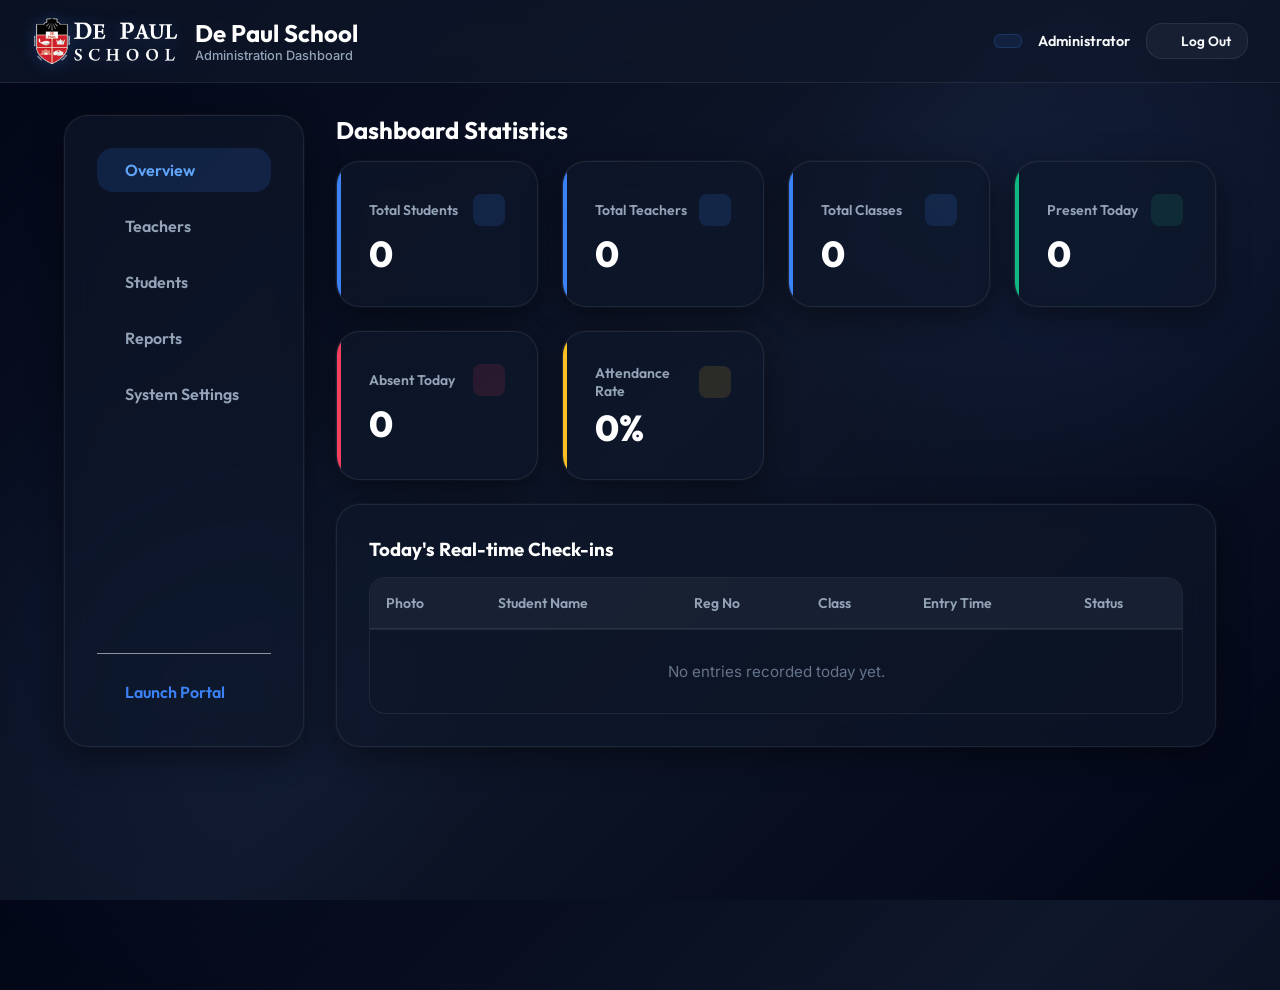
==== admin.html @ 052d1642 "Add files via upload" ====
<!DOCTYPE html>
<html lang="en">
<head>
  <meta charset="UTF-8">
  <meta name="viewport" content="width=device-width, initial-scale=1.0">
  <title>Admin Panel - Smart School Attendance System</title>
  
  <!-- CSS -->
  <link rel="stylesheet" href="css/styles.css">
  
  <!-- Lucide Icons -->
  <script src="https://unpkg.com/lucide@latest"></script>

  <!-- QRious JS (QR Code Generation) -->
  <script src="https://cdnjs.cloudflare.com/ajax/libs/qrious/4.0.2/qrious.min.js"></script>
</head>
<body>

  <!-- Brand Header -->
  <header class="brand-header">
    <div class="brand-info">
      <img src="depaul-school-logo.png" alt="De Paul School Logo" class="brand-logo">
      <div class="brand-title">
        <h1>De Paul School</h1>
        <p>Administration Dashboard</p>
      </div>
    </div>
    <div style="display: flex; align-items: center; gap: 1rem;">
      <div id="live-clock" style="font-family: monospace; font-size: 0.9rem; color: var(--primary); font-weight: 700; background: rgba(59, 130, 246, 0.1); padding: 0.4rem 0.8rem; border-radius: 6px; border: 1px solid rgba(59, 130, 246, 0.2); text-shadow: 0 0 10px rgba(59, 130, 246, 0.3);"></div>
      <span class="font-outfit" id="admin-user-name" style="font-weight: 600; color: var(--text-main); font-size: 0.9rem;">Administrator</span>
      <button class="btn btn-secondary" id="btn-admin-logout" style="padding: 0.5rem 1rem; font-size: 0.85rem; display: flex; align-items: center; gap: 0.25rem;">
        <i data-lucide="log-out" style="width: 14px; height: 14px;"></i> Log Out
      </button>
    </div>
  </header>

  <!-- Notification Toast Container -->
  <div class="toast-container" id="toast-container"></div>

  <!-- App Wrapper -->
  <main class="app-container">
    
    <div class="dashboard-layout">
      
      <!-- Sidebar Navigation -->
      <aside class="nav-aside glass-card">
        <a href="#" class="nav-link active" data-tab="tab-overview">
          <i data-lucide="layout-dashboard"></i> Overview
        </a>
        <a href="#" class="nav-link" data-tab="tab-teachers">
          <i data-lucide="users"></i> Teachers
        </a>
        <a href="#" class="nav-link" data-tab="tab-students">
          <i data-lucide="graduation-cap"></i> Students
        </a>
        <a href="#" class="nav-link" data-tab="tab-reports">
          <i data-lucide="clipboard-list"></i> Reports
        </a>
        <a href="#" class="nav-link" data-tab="tab-settings">
          <i data-lucide="settings"></i> System Settings
        </a>
        <div style="margin-top: auto; padding-top: 1rem; border-top: 1px solid rgba(226, 232, 240, 0.6); display: flex; flex-direction: column; gap: 0.5rem;">
          <a href="attendance.html" target="_blank" class="nav-link" style="color: var(--primary);">
            <i data-lucide="scan-line"></i> Launch Portal
          </a>
        </div>
      </aside>

      <!-- Main Panel Work Area -->
      <section class="dashboard-content">
        
        <!-- ==================== TAB: OVERVIEW ==================== -->
        <div class="dashboard-tab active" id="tab-overview">
          <h2 class="font-outfit mb-4">Dashboard Statistics</h2>
          
          <!-- Statistics Cards Row -->
          <div class="stats-grid mb-6">
            <div class="glass-card stat-card">
              <div class="stat-header">
                Total Students
                <div class="stat-icon-wrapper"><i data-lucide="graduation-cap" style="width: 16px; height: 16px;"></i></div>
              </div>
              <div class="stat-value" id="stat-total-students">0</div>
            </div>
            
            <div class="glass-card stat-card">
              <div class="stat-header">
                Total Teachers
                <div class="stat-icon-wrapper"><i data-lucide="users" style="width: 16px; height: 16px;"></i></div>
              </div>
              <div class="stat-value" id="stat-total-teachers">0</div>
            </div>

            <div class="glass-card stat-card">
              <div class="stat-header">
                Total Classes
                <div class="stat-icon-wrapper"><i data-lucide="book-open" style="width: 16px; height: 16px;"></i></div>
              </div>
              <div class="stat-value" id="stat-total-classes">0</div>
            </div>

            <div class="glass-card stat-card stat-success">
              <div class="stat-header">
                Present Today
                <div class="stat-icon-wrapper"><i data-lucide="check-circle" style="width: 16px; height: 16px;"></i></div>
              </div>
              <div class="stat-value" id="stat-present-today">0</div>
            </div>

            <div class="glass-card stat-card stat-danger">
              <div class="stat-header">
                Absent Today
                <div class="stat-icon-wrapper"><i data-lucide="x-circle" style="width: 16px; height: 16px;"></i></div>
              </div>
              <div class="stat-value" id="stat-absent-today">0</div>
            </div>

            <div class="glass-card stat-card stat-warning">
              <div class="stat-header">
                Attendance Rate
                <div class="stat-icon-wrapper"><i data-lucide="trending-up" style="width: 16px; height: 16px;"></i></div>
              </div>
              <div class="stat-value" id="stat-attendance-rate">0%</div>
            </div>
          </div>

          <!-- Real-Time Activity Log -->
          <div class="glass-card">
            <h3 class="font-outfit mb-4">Today's Real-time Check-ins</h3>
            <div class="table-container">
              <table class="custom-table">
                <thead>
                  <tr>
                    <th>Photo</th>
                    <th>Student Name</th>
                    <th>Reg No</th>
                    <th>Class</th>
                    <th>Entry Time</th>
                    <th>Status</th>
                  </tr>
                </thead>
                <tbody id="realtime-attendance-tbody">
                  <tr>
                    <td colspan="6" class="text-center" style="color: var(--text-light); padding: 2rem;">No entries recorded today yet.</td>
                  </tr>
                </tbody>
              </table>
            </div>
          </div>
        </div>

        <!-- ==================== TAB: TEACHERS ==================== -->
        <div class="dashboard-tab" id="tab-teachers" style="display: none;">
          <div class="controls-row mb-4">
            <h2 class="font-outfit">Manage Teacher Accounts</h2>
            <button class="btn btn-primary" id="btn-add-teacher">
              <i data-lucide="plus-circle" style="width: 18px; height: 18px;"></i> Create Teacher
            </button>
          </div>

          <div class="glass-card">
            <div class="table-container">
              <table class="custom-table">
                <thead>
                  <tr>
                    <th>Teacher Name</th>
                    <th>Email Address</th>
                    <th>Subject / Dept</th>
                    <th>Assigned Class</th>
                    <th>Assigned Section</th>
                    <th class="text-right">Actions</th>
                  </tr>
                </thead>
                <tbody id="teachers-list-tbody">
                  <tr>
                    <td colspan="5" class="text-center" style="color: var(--text-light); padding: 2rem;">Loading teachers...</td>
                  </tr>
                </tbody>
              </table>
            </div>
          </div>
        </div>

        <!-- ==================== TAB: STUDENTS ==================== -->
        <div class="dashboard-tab" id="tab-students" style="display: none;">
          <div class="controls-row mb-4">
            <h2 class="font-outfit">Student Directory</h2>
            
            <div style="display: flex; gap: 1rem; width: 100%; max-width: 600px; justify-content: flex-end; flex-wrap: wrap;">
              <div class="search-wrapper">
                <i data-lucide="search" class="search-icon" style="width: 18px; height: 18px;"></i>
                <input type="text" class="form-control search-input" id="student-search-input" placeholder="Search by name, Reg No, or class...">
              </div>
              <button class="btn btn-primary" id="btn-add-student">
                <i data-lucide="user-plus" style="width: 18px; height: 18px;"></i> Register Student
              </button>
            </div>
          </div>

          <div class="glass-card">
            <div class="table-container">
              <table class="custom-table">
                <thead>
                  <tr>
                    <th>Photo</th>
                    <th>Full Name</th>
                    <th>Reg No</th>
                    <th>Roll No</th>
                    <th>Class / Sec</th>
                    <th>Blood Group</th>
                    <th>Parent Contact</th>
                    <th class="text-right">Actions</th>
                  </tr>
                </thead>
                <tbody id="students-list-tbody">
                  <tr>
                    <td colspan="8" class="text-center" style="color: var(--text-light); padding: 2rem;">Loading student database...</td>
                  </tr>
                </tbody>
              </table>
            </div>
          </div>
        </div>

        <!-- ==================== TAB: REPORTS ==================== -->
        <div class="dashboard-tab" id="tab-reports" style="display: none;">
          <div class="controls-row mb-4">
            <h2 class="font-outfit">Export Attendance Reports</h2>
          </div>

          <div class="glass-card mb-6">
            <h3 class="font-outfit mb-4" style="font-size: 1.15rem;">Report Filter Parameters</h3>
            <div style="display: grid; grid-template-columns: repeat(auto-fit, minmax(180px, 1fr)); gap: 1rem; align-items: end;">
              <div class="form-group" style="margin-bottom: 0;">
                <label class="form-label">Report Date</label>
                <input type="date" class="form-control" id="report-date-filter">
              </div>
              <div class="form-group" style="margin-bottom: 0;">
                <label class="form-label">Class</label>
                <select class="form-control" id="report-class-filter">
                  <option value="">All Classes</option>
                </select>
              </div>
              <div class="form-group" style="margin-bottom: 0;">
                <label class="form-label">Section</label>
                <select class="form-control" id="report-section-filter">
                  <option value="">All Sections</option>
                </select>
              </div>
              <button class="btn btn-primary" id="btn-export-csv" style="height: 44px; display: flex; justify-content: center; gap: 0.5rem;">
                <i data-lucide="download" style="width: 18px; height: 18px;"></i> Export CSV Report
              </button>
            </div>
          </div>

          <div class="glass-card">
            <h3 class="font-outfit mb-4" id="reports-table-heading">Attendance Log</h3>
            <div class="table-container">
              <table class="custom-table">
                <thead>
                  <tr>
                    <th>Student Name</th>
                    <th>Reg No</th>
                    <th>Class</th>
                    <th>Section</th>
                    <th>Date</th>
                    <th>Entry Time</th>
                    <th>Status</th>
                  </tr>
                </thead>
                <tbody id="reports-tbody">
                  <tr>
                    <td colspan="7" class="text-center" style="color: var(--text-light); padding: 2rem;">Specify filters to generate logs.</td>
                  </tr>
                </tbody>
              </table>
            </div>
          </div>
        </div>

        <!-- ==================== TAB: SETTINGS ==================== -->
        <div class="dashboard-tab" id="tab-settings" style="display: none;">
          <h2 class="font-outfit mb-4">Global System Settings</h2>
          
          <div class="glass-card" style="max-width: 600px;">
            <form id="settings-form">
              <div class="form-group">
                <label class="form-label">School Name</label>
                <input type="text" class="form-control" id="settings-school-name" required>
              </div>
              


              <div class="form-group">
                <label class="form-label">Late-In Attendance Threshold Time (HH:MM)</label>
                <input type="time" class="form-control" id="settings-late-time" required>
                <p style="font-size: 0.75rem; color: var(--text-muted); margin-top: 0.25rem;">Any scans occurring after this time will automatically compile with a "Late" status flag instead of "Present".</p>
              </div>

              <div style="margin-top: 2rem;">
                <button type="submit" class="btn btn-primary" style="display: flex; gap: 0.5rem; width: 100%; justify-content: center;">
                  Save System Configurations <i data-lucide="check" style="width: 18px; height: 18px;"></i>
                </button>
              </div>
            </form>
          </div>
        </div>

      </section>

    </div>

  </main>

  <!-- ==================== MODAL: ADD/EDIT TEACHER ==================== -->
  <div class="modal-backdrop" id="modal-teacher">
    <div class="glass-card modal-container">
      <div class="modal-header">
        <h3 class="font-outfit" id="modal-teacher-title">Create Teacher Account</h3>
        <button class="modal-close" id="btn-close-teacher-modal"><i data-lucide="x"></i></button>
      </div>
      <form id="teacher-form">
        <input type="hidden" id="teacher-edit-id">
        
        <div class="form-row">
          <div class="form-group">
            <label class="form-label">Full Name</label>
            <input type="text" class="form-control" id="teacher-name-input" required placeholder="E.g. Mriganka Roy">
          </div>
          <div class="form-group">
            <label class="form-label">Teacher Photo URL</label>
            <input type="url" class="form-control" id="teacher-photo-input" placeholder="https://example.com/photo.jpg">
          </div>
        </div>
        
        <div class="form-group">
          <label class="form-label">Email Address</label>
          <input type="email" class="form-control" id="teacher-email-input" required placeholder="name@depaulschool.com">
        </div>

        <!-- Password element (hidden on edit) -->
        <div class="form-group" id="teacher-password-group">
          <label class="form-label">Login Password</label>
          <input type="password" class="form-control" id="teacher-password-input" placeholder="Min 6 characters">
        </div>

        <div class="form-row">
          <div class="form-group">
            <label class="form-label">Assigned Class</label>
            <input type="text" class="form-control" id="teacher-class-input" required placeholder="E.g. 12">
          </div>
          <div class="form-group">
            <label class="form-label">Assigned Section</label>
            <input type="text" class="form-control" id="teacher-section-input" required placeholder="E.g. P">
          </div>
        </div>

        <div class="form-row">
          <div class="form-group">
            <label class="form-label">Subject Taught</label>
            <input type="text" class="form-control" id="teacher-subject-input" required placeholder="E.g. Computer Science">
          </div>
          <div class="form-group">
            <label class="form-label">Department</label>
            <input type="text" class="form-control" id="teacher-dept-input" required placeholder="E.g. Science">
          </div>
        </div>

        <div class="form-group">
          <label class="form-label">4-Digit Security Attendance PIN</label>
          <input type="text" class="form-control" id="teacher-pin-input" pattern="[0-9]{4}" maxlength="4" placeholder="E.g. 1234">
          <p style="font-size: 0.7rem; color: var(--text-muted); margin-top: 0.25rem;">Numeric PIN used for scan check-ins. Leave blank during edit to keep current PIN.</p>
        </div>

        <div style="display: flex; justify-content: flex-end; gap: 1rem; margin-top: 1.5rem;">
          <button type="button" class="btn btn-secondary" id="btn-cancel-teacher-modal">Cancel</button>
          <button type="submit" class="btn btn-primary" id="btn-submit-teacher">Save Account</button>
        </div>
      </form>
    </div>
  </div>

  <!-- ==================== MODAL: ADD/EDIT STUDENT ==================== -->
  <div class="modal-backdrop" id="modal-student">
    <div class="glass-card modal-container" style="max-width: 650px;">
      <div class="modal-header">
        <h3 class="font-outfit" id="modal-student-title">Register Student</h3>
        <button class="modal-close" id="btn-close-student-modal"><i data-lucide="x"></i></button>
      </div>
      <form id="student-form">
        <input type="hidden" id="student-edit-id">
        
        <!-- Registration number (auto-populated or editing) -->
        <div class="form-group" id="student-reg-num-group" style="display: none;">
          <label class="form-label">Registration Number</label>
          <input type="text" class="form-control" id="student-reg-input" readonly>
        </div>

        <div class="form-row">
          <div class="form-group">
            <label class="form-label">Student Photo URL</label>
            <input type="url" class="form-control" id="student-photo-input" placeholder="https://example.com/photo.jpg">
            <p style="font-size: 0.7rem; color: var(--text-muted); margin-top: 0.25rem;">Enter the direct URL link of the student's image.</p>
          </div>
          <div class="form-group">
            <label class="form-label">Full Name</label>
            <input type="text" class="form-control" id="student-name-input" required placeholder="Student Name">
          </div>
        </div>

        <div class="form-row">
          <div class="form-group">
            <label class="form-label">Class</label>
            <input type="text" class="form-control" id="student-class-input" required placeholder="E.g. 12">
          </div>
          <div class="form-group">
            <label class="form-label">Section</label>
            <input type="text" class="form-control" id="student-section-input" required placeholder="E.g. P">
          </div>
        </div>

        <div class="form-row">
          <div class="form-group">
            <label class="form-label">Roll Number</label>
            <input type="text" class="form-control" id="student-roll-input" required placeholder="E.g. 45">
          </div>
          <div class="form-group">
            <label class="form-label">Blood Group</label>
            <select class="form-control" id="student-blood-input">
              <option value="">Choose Blood Group</option>
              <option value="A+">A+</option>
              <option value="A-">A-</option>
              <option value="B+">B+</option>
              <option value="B-">B-</option>
              <option value="O+">O+</option>
              <option value="O-">O-</option>
              <option value="AB+">AB+</option>
              <option value="AB-">AB-</option>
            </select>
          </div>
        </div>

        <hr style="border: 0; border-top: 1px solid rgba(226, 232, 240, 0.8); margin: 1rem 0;">
        <h4 class="font-outfit mb-3" style="font-size: 0.95rem; color: var(--primary);">Parent / Guardian Contact Information</h4>

        <div class="form-row">
          <div class="form-group">
            <label class="form-label">Parent / Guardian Name</label>
            <input type="text" class="form-control" id="student-parent-name" required placeholder="Guardian's Name">
          </div>
          <div class="form-group">
            <label class="form-label">Parent Phone Number</label>
            <input type="tel" class="form-control" id="student-parent-phone" required placeholder="E.g. +91 98765 43210">
          </div>
        </div>



        <hr style="border: 0; border-top: 1px solid rgba(226, 232, 240, 0.8); margin: 1rem 0;">
        <h4 class="font-outfit mb-3" style="font-size: 0.95rem; color: var(--primary);">Security Verification Settings</h4>

        <div class="form-row">
          <div class="form-group">
            <label class="form-label">4-Digit Security Attendance PIN</label>
            <input type="text" class="form-control" id="student-pin-input" required pattern="[0-9]{4}" maxlength="4" placeholder="E.g. 1234">
            <p style="font-size: 0.7rem; color: var(--text-muted); margin-top: 0.25rem;">Numeric PIN used during scanners checks. Hashed locally before saving.</p>
          </div>
          <div class="form-group">
            <label class="form-label">Student Web Password (Optional)</label>
            <input type="password" class="form-control" id="student-password-input" placeholder="Default Password">
          </div>
        </div>

        <div style="display: flex; justify-content: flex-end; gap: 1rem; margin-top: 1.5rem;">
          <button type="button" class="btn btn-secondary" id="btn-cancel-student-modal">Cancel</button>
          <button type="submit" class="btn btn-primary" id="btn-submit-student">Register Student</button>
        </div>
      </form>
    </div>
  </div>

  <!-- ==================== MODAL: STUDENT ID CARD VIEW ==================== -->
  <div class="modal-backdrop" id="modal-id-card">
    <div class="glass-card modal-container" style="max-width: 730px; padding: 2rem;">
      <div class="modal-header" style="margin-bottom: 1rem; padding-bottom: 0.5rem;">
        <h3 class="font-outfit" style="font-size: 1.25rem;">Student ID Card (Front & Back)</h3>
        <button class="modal-close" id="btn-close-id-card-modal"><i data-lucide="x"></i></button>
      </div>

      <div class="id-card-preview-container">
        
        <!-- Live ID Card Render Area -->
        <div style="display: flex; gap: 1.5rem; flex-wrap: wrap; justify-content: center; width: 100%;" id="id-cards-container">
          
          <!-- FRONT SIDE -->
          <div class="id-card-element" id="id-card-front">
            <div class="id-card-header">
              <img src="depaul-school-logo.png" alt="DPS Logo" onerror="this.src='https://images.unsplash.com/photo-1546410531-bb4caa6b424d?w=50&auto=format&fit=crop'">
              <div class="id-card-school-info">
                <h2>De Paul School</h2>
                <p>Stewardship & Excellence</p>
              </div>
            </div>

            <div class="id-card-body">
              <img src="" alt="Student Photo" class="id-card-photo" id="id-card-photo-img">
              <div class="id-card-name" id="id-card-name-txt">-</div>
              <div class="id-card-role-badge">STUDENT</div>
              
              <div class="id-card-details-grid">
                <div class="id-card-field">
                  <span id="card-label-1">Reg No</span>
                  <strong id="id-card-reg-txt">-</strong>
                </div>
                <div class="id-card-field">
                  <span id="card-label-2">Roll No</span>
                  <strong id="id-card-roll-txt">-</strong>
                </div>
                <div class="id-card-field">
                  <span id="card-label-3">Class / Sec</span>
                  <strong id="id-card-class-txt">-</strong>
                </div>
                <div class="id-card-field">
                  <span id="card-label-4">Blood Grp</span>
                  <strong id="id-card-blood-txt">-</strong>
                </div>
              </div>

              <!-- Canvas QR code placement -->
              <div class="id-card-qr-section">
                <canvas id="id-card-qr-canvas" style="width: 100% !important; height: 100% !important;"></canvas>
              </div>

              <div class="id-card-footer">
                If found, return to school office. Tel: <span id="id-card-phone-txt">-</span>
              </div>
            </div>
          </div>

          <!-- BACK SIDE -->
          <div class="id-card-element" id="id-card-back" style="background: linear-gradient(135deg, #1e3a8a 0%, #1e1b4b 100%); color: #ffffff; border-color: rgba(255,255,255,0.15);">
            <div style="padding: 1.5rem; display: flex; flex-direction: column; justify-content: space-between; height: 100%; text-align: center;">
              
              <div style="display: flex; flex-direction: column; align-items: center; gap: 0.5rem; margin-top: 0.5rem;">
                <img src="depaul-school-logo.png" alt="DPS Logo" style="height: 50px; filter: drop-shadow(0 2px 8px rgba(255,255,255,0.2));">
                <h2 class="font-outfit" style="color: #ffffff; font-size: 1.25rem; letter-spacing: 0.5px;">DE PAUL SCHOOL</h2>
                <p style="font-size: 0.65rem; color: #93c5fd; font-weight: 500; text-transform: uppercase; letter-spacing: 1px;">Kolkata, West Bengal, India</p>
              </div>
              
              <div style="border-top: 1px dashed rgba(255, 255, 255, 0.2); border-bottom: 1px dashed rgba(255, 255, 255, 0.2); padding: 1.5rem 0; text-align: left; font-size: 0.72rem; line-height: 1.6; color: #e2e8f0; margin: 1rem 0;">
                <strong style="color: #fbbf24; display: block; margin-bottom: 0.5rem; font-family: 'Outfit'; font-size: 0.8rem; letter-spacing: 0.5px;">RULES & INSTRUCTIONS:</strong>
                <ul style="padding-left: 1.1rem; margin: 0; display: flex; flex-direction: column; gap: 0.4rem; list-style-type: disc;">
                  <li>This card is non-transferable and remains the sole property of De Paul School.</li>
                  <li>In case of loss or damage, immediately notify the school administrator.</li>
                  <li>A standard replacement fee applies for generating a duplicate card.</li>
                  <li>Students must wear this card at all times while inside the school premises.</li>
                </ul>
              </div>
              
              <div style="font-size: 0.68rem; color: #94a3b8; line-height: 1.4; margin-bottom: 0.5rem;">
                <strong>Emergency Helpline:</strong> +91 9038778498<br>
                <strong>Official Web:</strong> www.depaulschoolkolkata.org
              </div>
              
            </div>
          </div>

        </div>

        <!-- Utility download/print buttons -->
        <div style="display: flex; gap: 1rem; width: 100%; margin-top: 1.5rem; flex-wrap: wrap;">
          <button class="btn btn-secondary" id="btn-print-id-card" style="flex: 1; min-width: 150px; gap: 0.25rem;">
            <i data-lucide="printer" style="width: 16px; height: 16px;"></i> Print Card
          </button>
          <button class="btn btn-primary" id="btn-download-front" style="flex: 1; min-width: 150px; gap: 0.25rem;">
            <i data-lucide="download" style="width: 16px; height: 16px;"></i> Download Front
          </button>
          <button class="btn btn-primary" id="btn-download-back" style="flex: 1; min-width: 150px; gap: 0.25rem;">
            <i data-lucide="download" style="width: 16px; height: 16px;"></i> Download Back
          </button>
        </div>
      </div>
    </div>
  </div>
      </div>
    </div>
  </div>

  <!-- Loading Mask Overlay -->
  <div class="loader-overlay" id="admin-loader">
    <div class="spinner"></div>
    <p class="font-outfit" style="color: var(--primary); font-weight: 600; margin-top: 1rem;" id="admin-loader-text">Loading admin panels...</p>
  </div>

  <!-- HTML2Canvas (for ID Card download) -->
  <script src="https://cdnjs.cloudflare.com/ajax/libs/html2canvas/1.4.1/html2canvas.min.js"></script>

  <!-- Admin logic -->
  <script type="module" src="js/admin.js"></script>
</body>
</html>
---- css/styles.css ----
/* css/styles.css */

/* --- Dark Theme Design System & CSS Variables --- */
@import url('https://fonts.googleapis.com/css2?family=Inter:wght@300;400;500;600;700&family=Outfit:wght@300;400;500;600;700;800&display=swap');

:root {
  /* Colors */
  --primary: #3b82f6;
  --primary-hover: #2563eb;
  --primary-light: rgba(59, 130, 246, 0.15);
  --accent: #60a5fa;
  --success: #10b981;
  --success-light: rgba(16, 185, 129, 0.12);
  --danger: #f43f5e;
  --danger-light: rgba(244, 63, 94, 0.12);
  --warning: #fbbf24;
  --warning-light: rgba(251, 191, 36, 0.12);
  
  /* Text */
  --text-main: #f8fafc;
  --text-muted: #94a3b8;
  --text-light: #64748b;
  
  /* Dark Glassmorphism Variables */
  --bg-gradient: linear-gradient(135deg, #020617 0%, #0f172a 50%, #020617 100%);
  --glass-bg: rgba(15, 23, 42, 0.65);
  --glass-bg-hover: rgba(30, 41, 59, 0.75);
  --glass-border: rgba(255, 255, 255, 0.08);
  --glass-shadow: 0 8px 32px 0 rgba(0, 0, 0, 0.45), 0 0 1px 1px rgba(255, 255, 255, 0.04);
  --glass-shadow-lg: 0 16px 48px 0 rgba(0, 0, 0, 0.6), 0 0 2px 2px rgba(59, 130, 246, 0.15);
  
  /* Layout */
  --radius-sm: 8px;
  --radius-md: 16px;
  --radius-lg: 24px;
  --radius-xl: 32px;
  
  --transition: all 0.3s cubic-bezier(0.4, 0, 0.2, 1);
}

/* --- Base Resets & Global Styles --- */
* {
  box-sizing: border-box;
  margin: 0;
  padding: 0;
}

body {
  font-family: 'Inter', sans-serif;
  color: var(--text-main);
  background: var(--bg-gradient);
  min-height: 100vh;
  display: flex;
  flex-direction: column;
  overflow-x: hidden;
  position: relative;
}

body::before {
  content: '';
  position: absolute;
  top: -10%;
  right: -10%;
  width: 50vw;
  height: 50vw;
  background: radial-gradient(circle, rgba(59, 130, 246, 0.08) 0%, rgba(255, 255, 255, 0) 70%);
  z-index: -1;
  pointer-events: none;
}

body::after {
  content: '';
  position: absolute;
  bottom: -10%;
  left: -10%;
  width: 50vw;
  height: 50vw;
  background: radial-gradient(circle, rgba(59, 130, 246, 0.06) 0%, rgba(255, 255, 255, 0) 70%);
  z-index: -1;
  pointer-events: none;
}

h1, h2, h3, h4, h5, h6 {
  font-family: 'Outfit', sans-serif;
  font-weight: 700;
  color: #ffffff;
}

/* --- Utility Typography --- */
.text-center { text-align: center; }
.text-right { text-align: right; }
.mt-1 { margin-top: 0.25rem; }
.mt-2 { margin-top: 0.5rem; }
.mt-4 { margin-top: 1rem; }
.mb-2 { margin-bottom: 0.5rem; }
.mb-4 { margin-bottom: 1rem; }
.mb-6 { margin-bottom: 1.5rem; }
.font-outfit { font-family: 'Outfit', sans-serif; }

/* --- Scrollbar Customization --- */
::-webkit-scrollbar {
  width: 8px;
  height: 8px;
}
::-webkit-scrollbar-track {
  background: rgba(0, 0, 0, 0.3);
}
::-webkit-scrollbar-thumb {
  background: rgba(59, 130, 246, 0.3);
  border-radius: var(--radius-sm);
}
::-webkit-scrollbar-thumb:hover {
  background: rgba(59, 130, 246, 0.5);
}

/* --- Glassmorphism Card CSS --- */
.glass-card {
  background: var(--glass-bg);
  backdrop-filter: blur(16px);
  -webkit-backdrop-filter: blur(16px);
  border: 1px solid var(--glass-border);
  border-radius: var(--radius-lg);
  box-shadow: var(--glass-shadow);
  padding: 2rem;
  transition: var(--transition);
}

.glass-card.hover-scale:hover {
  transform: translateY(-5px);
  box-shadow: var(--glass-shadow-lg);
  background: var(--glass-bg-hover);
  border-color: rgba(59, 130, 246, 0.25);
}

/* --- Interactive Elements & Forms --- */
.form-group {
  margin-bottom: 1.25rem;
  display: flex;
  flex-direction: column;
}

.form-label {
  font-family: 'Outfit', sans-serif;
  font-size: 0.875rem;
  font-weight: 600;
  color: var(--text-muted);
  margin-bottom: 0.5rem;
}

.form-control {
  font-family: 'Inter', sans-serif;
  font-size: 0.95rem;
  padding: 0.75rem 1rem;
  border-radius: var(--radius-md);
  border: 1px solid rgba(255, 255, 255, 0.1);
  background: rgba(15, 23, 42, 0.6);
  color: #ffffff;
  outline: none;
  transition: var(--transition);
}

.form-control:focus {
  border-color: var(--primary);
  background: rgba(15, 23, 42, 0.85);
  box-shadow: 0 0 12px rgba(59, 130, 246, 0.25);
}

/* Remove arrow select dropdown indicators in browsers */
select.form-control {
  appearance: none;
  -webkit-appearance: none;
  background-image: url("data:image/svg+xml;charset=UTF-8,%3Csvg xmlns='http://www.w3.org/2000/svg' width='24' height='24' viewBox='0 0 24 24' fill='none' stroke='%2394a3b8' stroke-width='2' stroke-linecap='round' stroke-linejoin='round'%3E%3Cpolyline points='6 9 12 15 18 9'%3E%3C/polyline%3E%3C/svg%3E");
  background-repeat: no-repeat;
  background-position: right 1rem center;
  background-size: 1.25rem;
  padding-right: 2.5rem;
}

.form-row {
  display: grid;
  grid-template-columns: 1fr 1fr;
  gap: 1rem;
}

@media (max-width: 640px) {
  .form-row {
    grid-template-columns: 1fr;
  }
}

/* --- Buttons --- */
.btn {
  display: inline-flex;
  align-items: center;
  justify-content: center;
  font-family: 'Outfit', sans-serif;
  font-weight: 600;
  font-size: 0.95rem;
  padding: 0.75rem 1.5rem;
  border-radius: var(--radius-md);
  border: none;
  cursor: pointer;
  transition: var(--transition);
  gap: 0.5rem;
}

.btn-primary {
  background: var(--primary);
  color: #ffffff;
  box-shadow: 0 4px 14px 0 rgba(59, 130, 246, 0.3);
}

.btn-primary:hover {
  background: var(--primary-hover);
  transform: translateY(-2px);
  box-shadow: 0 6px 20px 0 rgba(59, 130, 246, 0.45);
}

.btn-secondary {
  background: rgba(30, 41, 59, 0.6);
  color: var(--text-main);
  border: 1px solid rgba(255, 255, 255, 0.08);
}

.btn-secondary:hover {
  background: rgba(30, 41, 59, 0.85);
  color: var(--accent);
  border-color: rgba(59, 130, 246, 0.3);
  transform: translateY(-2px);
}

.btn-danger {
  background: var(--danger);
  color: #ffffff;
  box-shadow: 0 4px 14px 0 rgba(244, 63, 94, 0.3);
}

.btn-danger:hover {
  background: #e11d48;
  transform: translateY(-2px);
}

.btn-icon {
  padding: 0.5rem;
  border-radius: 50%;
  aspect-ratio: 1;
}

/* --- Main Layout Wrapper --- */
.app-container {
  max-width: 1200px;
  width: 90%;
  margin: 2rem auto;
  flex: 1;
  display: flex;
  flex-direction: column;
  gap: 2rem;
  animation: fadeIn 0.5s ease-out;
}

/* --- Header & School Brand Bar --- */
.brand-header {
  display: flex;
  align-items: center;
  justify-content: space-between;
  padding: 1rem 2rem;
  background: rgba(15, 23, 42, 0.7);
  backdrop-filter: blur(12px);
  border-bottom: 1px solid var(--glass-border);
  position: sticky;
  top: 0;
  z-index: 100;
}

.brand-info {
  display: flex;
  align-items: center;
  gap: 1rem;
}

.brand-logo {
  height: 50px;
  width: auto;
  object-fit: contain;
  filter: drop-shadow(0 2px 8px rgba(59, 130, 246, 0.25));
}

.brand-title h1 {
  font-size: 1.5rem;
  line-height: 1.2;
}

.brand-title p {
  font-size: 0.8rem;
  color: var(--text-muted);
  font-weight: 500;
}

/* --- Dashboard Statistics Cards --- */
.stats-grid {
  display: grid;
  grid-template-columns: repeat(auto-fit, minmax(180px, 1fr));
  gap: 1.5rem;
}

.stat-card {
  display: flex;
  flex-direction: column;
  gap: 0.5rem;
  position: relative;
  overflow: hidden;
}

.stat-card::after {
  content: '';
  position: absolute;
  top: 0;
  left: 0;
  width: 4px;
  height: 100%;
  background: var(--primary);
}

.stat-card.stat-success::after { background: var(--success); }
.stat-card.stat-danger::after { background: var(--danger); }
.stat-card.stat-warning::after { background: var(--warning); }

.stat-header {
  display: flex;
  align-items: center;
  justify-content: space-between;
  color: var(--text-muted);
  font-size: 0.875rem;
  font-weight: 600;
  font-family: 'Outfit', sans-serif;
}

.stat-value {
  font-family: 'Outfit', sans-serif;
  font-size: 2.25rem;
  font-weight: 800;
  color: #ffffff;
  line-height: 1.1;
}

.stat-icon-wrapper {
  display: flex;
  padding: 0.5rem;
  border-radius: var(--radius-sm);
  background: var(--primary-light);
  color: var(--primary);
}

.stat-success .stat-icon-wrapper {
  background: var(--success-light);
  color: var(--success);
}
.stat-danger .stat-icon-wrapper {
  background: var(--danger-light);
  color: var(--danger);
}
.stat-warning .stat-icon-wrapper {
  background: var(--warning-light);
  color: var(--warning);
}

/* --- Tables & Data Presentation --- */
.table-container {
  overflow-x: auto;
  border-radius: var(--radius-md);
  border: 1px solid var(--glass-border);
  background: rgba(15, 23, 42, 0.3);
}

.custom-table {
  width: 100%;
  border-collapse: collapse;
  text-align: left;
}

.custom-table th {
  background: rgba(30, 41, 59, 0.6);
  padding: 1rem;
  font-family: 'Outfit', sans-serif;
  font-weight: 600;
  font-size: 0.875rem;
  color: var(--text-muted);
  border-bottom: 2px solid var(--glass-border);
}

.custom-table td {
  padding: 1rem;
  border-bottom: 1px solid var(--glass-border);
  font-size: 0.95rem;
  vertical-align: middle;
}

.custom-table tr:last-child td {
  border-bottom: none;
}

.custom-table tr:hover td {
  background: rgba(255, 255, 255, 0.03);
}

/* Student/Teacher Mini-profile in list */
.profile-cell {
  display: flex;
  align-items: center;
  gap: 0.75rem;
}

.profile-avatar {
  width: 40px;
  height: 40px;
  border-radius: 50%;
  object-fit: cover;
  border: 2px solid rgba(255, 255, 255, 0.1);
  box-shadow: 0 2px 8px rgba(0, 0, 0, 0.2);
  background: var(--primary-light);
}

/* --- Badges & Statuses --- */
.badge {
  display: inline-flex;
  align-items: center;
  padding: 0.25rem 0.75rem;
  border-radius: 9999px;
  font-size: 0.75rem;
  font-weight: 600;
  text-transform: capitalize;
}

.badge-present {
  background: var(--success-light);
  color: var(--success);
}

.badge-absent {
  background: var(--danger-light);
  color: var(--danger);
}

.badge-late {
  background: var(--warning-light);
  color: var(--warning);
}

/* --- Dialog Modals --- */
.modal-backdrop {
  position: fixed;
  top: 0;
  left: 0;
  width: 100vw;
  height: 100vh;
  background: rgba(2, 6, 17, 0.75);
  backdrop-filter: blur(8px);
  z-index: 1000;
  display: flex;
  align-items: center;
  justify-content: center;
  opacity: 0;
  pointer-events: none;
  transition: opacity 0.3s ease;
}

.modal-backdrop.active {
  opacity: 1;
  pointer-events: all;
}

.modal-container {
  width: 90%;
  max-width: 550px;
  max-height: 90vh;
  overflow-y: auto;
  transform: scale(0.95);
  transition: transform 0.3s cubic-bezier(0.4, 0, 0.2, 1);
  border-color: rgba(255,255,255,0.12);
  box-shadow: 0 24px 64px rgba(0,0,0,0.8);
}

.modal-backdrop.active .modal-container {
  transform: scale(1);
}

.modal-header {
  display: flex;
  align-items: center;
  justify-content: space-between;
  margin-bottom: 1.5rem;
  border-bottom: 1px solid var(--glass-border);
  padding-bottom: 1rem;
}

.modal-close {
  background: none;
  border: none;
  cursor: pointer;
  color: var(--text-muted);
  transition: var(--transition);
}

.modal-close:hover {
  color: var(--danger);
}

/* --- Attendance Scanner & Portal CSS --- */
.portal-layout {
  display: grid;
  grid-template-columns: 1.2fr 0.8fr;
  gap: 2rem;
  align-items: stretch;
}

@media (max-width: 768px) {
  .portal-layout {
    grid-template-columns: 1fr;
  }
}

.scanner-viewport {
  position: relative;
  aspect-ratio: 4/3;
  width: 100%;
  background: #000;
  border-radius: var(--radius-md);
  overflow: hidden;
  box-shadow: inset 0 0 30px rgba(0,0,0,0.9);
  border: 1px solid rgba(255,255,255,0.05);
}

#reader {
  width: 100%;
  height: 100%;
}

#reader video {
  object-fit: cover;
  width: 100% !important;
  height: 100% !important;
}

.scanner-overlay {
  position: absolute;
  top: 0;
  left: 0;
  width: 100%;
  height: 100%;
  pointer-events: none;
  display: flex;
  align-items: center;
  justify-content: center;
  z-index: 10;
}

.scanner-laser {
  position: absolute;
  width: 80%;
  height: 3px;
  background: linear-gradient(90deg, rgba(59, 130, 246, 0) 0%, #3b82f6 50%, rgba(59, 130, 246, 0) 100%);
  box-shadow: 0 0 12px 3px #3b82f6;
  animation: scanLaser 2s infinite ease-in-out;
  display: none;
}

.scanner-viewport.scanning .scanner-laser {
  display: block;
}

.scanner-box {
  width: 250px;
  height: 250px;
  border: 2px solid rgba(59, 130, 246, 0.4);
  position: relative;
  box-shadow: 0 0 0 1000px rgba(2, 6, 17, 0.7);
  border-radius: var(--radius-sm);
}

/* Scanning Corners */
.scanner-box::before, .scanner-box::after {
  content: '';
  position: absolute;
  width: 25px;
  height: 25px;
  border-color: #3b82f6;
  border-style: solid;
}
.scanner-box::before {
  top: -2px; left: -2px;
  border-width: 4px 0 0 4px;
}
.scanner-box::after {
  bottom: -2px; right: -2px;
  border-width: 0 4px 4px 0;
}

/* Pin Keypad Component */
.pin-panel {
  display: flex;
  flex-direction: column;
  justify-content: space-between;
}

.pin-display-wrapper {
  margin: 1.5rem 0;
}

.pin-dots {
  display: flex;
  justify-content: center;
  gap: 1.5rem;
}

.pin-dot {
  width: 18px;
  height: 18px;
  border-radius: 50%;
  border: 2px solid var(--text-muted);
  transition: var(--transition);
}

.pin-dot.filled {
  background: var(--primary);
  border-color: var(--primary);
  transform: scale(1.15);
  box-shadow: 0 0 10px rgba(59, 130, 246, 0.6);
}

.pin-keypad {
  display: grid;
  grid-template-columns: repeat(3, 1fr);
  gap: 1rem;
  max-width: 320px;
  margin: 0 auto;
  width: 100%;
}

.keypad-btn {
  background: rgba(30, 41, 59, 0.4);
  border: 1px solid var(--glass-border);
  font-family: 'Outfit', sans-serif;
  font-size: 1.5rem;
  font-weight: 600;
  padding: 1.25rem 0;
  border-radius: 50%;
  cursor: pointer;
  aspect-ratio: 1;
  display: flex;
  align-items: center;
  justify-content: center;
  color: #ffffff;
  transition: var(--transition);
  box-shadow: var(--glass-shadow);
}

.keypad-btn:hover {
  background: rgba(59, 130, 246, 0.2);
  border-color: var(--primary);
  transform: scale(1.05);
  box-shadow: 0 0 15px rgba(59, 130, 246, 0.3);
}

.keypad-btn:active {
  transform: scale(0.95);
}

.keypad-btn.action-btn {
  font-size: 1rem;
  background: rgba(255, 255, 255, 0.05);
  border-radius: var(--radius-md);
  aspect-ratio: auto;
}

.keypad-btn.action-btn.cancel-btn {
  color: var(--danger);
}
.keypad-btn.action-btn.cancel-btn:hover {
  background: var(--danger-light);
  border-color: rgba(244, 63, 94, 0.3);
}

.keypad-btn.action-btn.submit-btn {
  color: var(--success);
}
.keypad-btn.action-btn.submit-btn:hover {
  background: var(--success-light);
  border-color: rgba(16, 185, 129, 0.3);
}

/* Success Animation Tick */
.success-checkmark {
  width: 80px;
  height: 80px;
  margin: 0 auto;
}

.checkmark-circle {
  stroke-dasharray: 166;
  stroke-dashoffset: 166;
  stroke-width: 2;
  stroke-miterlimit: 10;
  stroke: var(--success);
  fill: none;
  animation: stroke 0.6s cubic-bezier(0.65, 0, 0.45, 1) forwards;
}

.checkmark-check {
  transform-origin: 50% 50%;
  stroke-dasharray: 48;
  stroke-dashoffset: 48;
  stroke-width: 3;
  stroke: var(--success);
  fill: none;
  animation: stroke 0.3s cubic-bezier(0.65, 0, 0.45, 1) 0.8s forwards;
}

/* --- Search & Controls Row --- */
.controls-row {
  display: flex;
  align-items: center;
  justify-content: space-between;
  gap: 1rem;
  flex-wrap: wrap;
}

.search-wrapper {
  position: relative;
  max-width: 350px;
  width: 100%;
}

.search-input {
  width: 100%;
  padding-left: 2.75rem;
}

.search-icon {
  position: absolute;
  left: 1rem;
  top: 50%;
  transform: translateY(-50%);
  color: var(--text-muted);
  pointer-events: none;
}

.filter-wrapper {
  display: flex;
  align-items: center;
  gap: 0.75rem;
}

/* --- Unified Toast & Loading Overlays --- */
.toast-container {
  position: fixed;
  bottom: 2rem;
  right: 2rem;
  display: flex;
  flex-direction: column;
  gap: 0.75rem;
  z-index: 1100;
  pointer-events: none;
}

.toast {
  padding: 1rem 1.5rem;
  border-radius: var(--radius-md);
  background: #1e293b;
  box-shadow: 0 12px 32px rgba(0, 0, 0, 0.5);
  border-left: 5px solid var(--primary);
  display: flex;
  align-items: center;
  gap: 0.75rem;
  pointer-events: all;
  min-width: 280px;
  animation: slideIn 0.3s cubic-bezier(0.4, 0, 0.2, 1) forwards;
  color: #ffffff;
  border-top: 1px solid rgba(255,255,255,0.05);
}

.toast-success { border-left-color: var(--success); }
.toast-danger { border-left-color: var(--danger); }
.toast-warning { border-left-color: var(--warning); }

.toast-title {
  font-family: 'Outfit', sans-serif;
  font-weight: 600;
  font-size: 0.9rem;
}

.toast-message {
  font-size: 0.8rem;
  color: var(--text-muted);
}

.loader-overlay {
  position: fixed;
  top: 0;
  left: 0;
  width: 100vw;
  height: 100vh;
  background: rgba(2, 6, 17, 0.75);
  backdrop-filter: blur(4px);
  display: flex;
  align-items: center;
  justify-content: center;
  flex-direction: column;
  gap: 1rem;
  z-index: 1200;
  opacity: 0;
  pointer-events: none;
  transition: opacity 0.3s ease;
}

.loader-overlay.active {
  opacity: 1;
  pointer-events: all;
}

.spinner {
  width: 50px;
  height: 50px;
  border: 4px solid rgba(59, 130, 246, 0.2);
  border-top-color: var(--primary);
  border-radius: 50%;
  animation: spin 1s linear infinite;
}

/* --- Student ID Card Generator --- */
.id-card-preview-container {
  display: flex;
  flex-direction: column;
  align-items: center;
  gap: 1.5rem;
}

.id-card-element {
  width: 325px;
  height: 480px;
  background: #ffffff;
  border-radius: var(--radius-md);
  border: 1px solid #e2e8f0;
  box-shadow: 0 10px 25px rgba(0,0,0,0.3);
  display: flex;
  flex-direction: column;
  position: relative;
  overflow: hidden;
  font-family: 'Inter', sans-serif;
  color: #1e293b;
}

/* Professional school themed card header */
.id-card-header {
  background: linear-gradient(135deg, #1e3a8a 0%, #3b82f6 100%);
  color: #ffffff;
  padding: 1rem 0.75rem;
  display: flex;
  align-items: center;
  gap: 0.5rem;
  border-bottom: 4px solid var(--warning);
}

.id-card-header img {
  height: 36px;
  width: auto;
}

.id-card-school-info h2 {
  font-size: 0.9rem;
  color: #ffffff;
  line-height: 1.2;
}

.id-card-school-info p {
  font-size: 0.6rem;
  color: rgba(255, 255, 255, 0.8);
  font-weight: 500;
}

.id-card-body {
  flex: 1;
  padding: 1rem;
  display: flex;
  flex-direction: column;
  align-items: center;
  justify-content: space-between;
  text-align: center;
}

.id-card-photo {
  width: 100px;
  height: 100px;
  border-radius: 12px;
  object-fit: cover;
  border: 3px solid #f1f5f9;
  box-shadow: 0 4px 10px rgba(0,0,0,0.1);
  background: var(--primary-light);
  margin-bottom: 0.5rem;
}

.id-card-name {
  font-family: 'Outfit', sans-serif;
  font-size: 1.15rem;
  font-weight: 700;
  color: #0f172a;
}

.id-card-role-badge {
  background: var(--primary-light);
  color: var(--primary);
  font-size: 0.75rem;
  font-weight: 700;
  padding: 0.2rem 0.75rem;
  border-radius: 9999px;
  margin-bottom: 0.5rem;
  letter-spacing: 0.5px;
}

.id-card-details-grid {
  display: grid;
  grid-template-columns: repeat(2, 1fr);
  gap: 0.4rem 0.8rem;
  width: 100%;
  text-align: left;
  font-size: 0.75rem;
  margin: 0.5rem 0;
  background: #f8fafc;
  padding: 0.5rem;
  border-radius: var(--radius-sm);
  border: 1px solid #f1f5f9;
}

.id-card-field span {
  font-weight: 700;
  color: #64748b;
  display: block;
  font-size: 0.65rem;
  text-transform: uppercase;
}

.id-card-field strong {
  color: #0f172a;
  font-size: 0.75rem;
}

.id-card-qr-section {
  display: flex;
  justify-content: center;
  align-items: center;
  width: 70px;
  height: 70px;
}

.id-card-footer {
  border-top: 1px dashed #e2e8f0;
  padding: 0.5rem;
  font-size: 0.6rem;
  color: #64748b;
  width: 100%;
}

/* Printing ID Cards */
@media print {
  body * {
    visibility: hidden;
  }
  #id-cards-container, #id-cards-container * {
    visibility: visible;
  }
  #id-cards-container {
    position: absolute;
    left: 0;
    top: 0;
    display: flex !important;
    flex-direction: row !important;
    gap: 20px !important;
  }
  .id-card-element {
    box-shadow: none;
    border: 1px solid #cbd5e1;
    page-break-inside: avoid;
  }
}

/* --- Keyframe Animations --- */
@keyframes scanLaser {
  0%, 100% { top: 10%; }
  50% { top: 90%; }
}

@keyframes spin {
  to { transform: rotate(360deg); }
}

@keyframes fadeIn {
  from { opacity: 0; transform: translateY(10px); }
  to { opacity: 1; transform: translateY(0); }
}

@keyframes slideIn {
  from { transform: translateX(120%); opacity: 0; }
  to { transform: translateX(0); opacity: 1; }
}

@keyframes stroke {
  100% { stroke-dashoffset: 0; }
}

/* Navigation layout responsive tweaks */
.dashboard-layout {
  display: grid;
  grid-template-columns: 240px 1fr;
  gap: 2rem;
}

@media (max-width: 992px) {
  .dashboard-layout {
    grid-template-columns: 1fr;
  }
}

.nav-aside {
  display: flex;
  flex-direction: column;
  gap: 0.75rem;
}

.nav-link {
  display: flex;
  align-items: center;
  gap: 0.75rem;
  padding: 0.75rem 1rem;
  border-radius: var(--radius-md);
  color: var(--text-muted);
  text-decoration: none;
  font-family: 'Outfit', sans-serif;
  font-weight: 600;
  transition: var(--transition);
}

.nav-link:hover, .nav-link.active {
  background: rgba(59, 130, 246, 0.15);
  color: var(--accent);
}

.dashboard-content {
  display: flex;
  flex-direction: column;
  gap: 2rem;
}
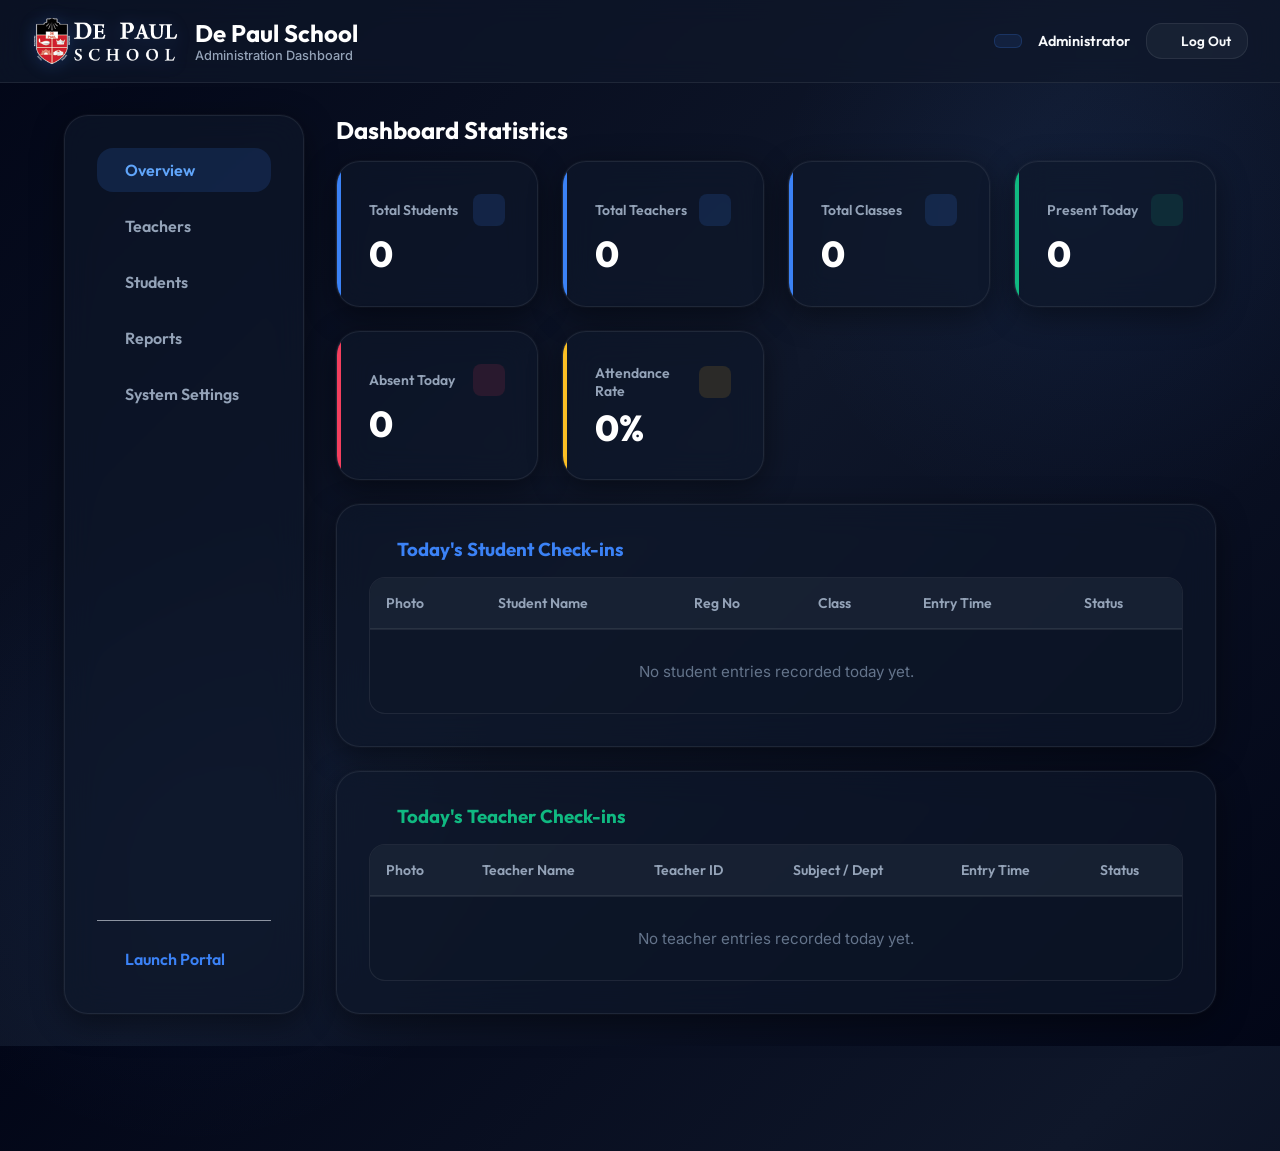
==== commit e8d1b20f: "Enhance real-time activity log with student/teacher sections Added separate sections for student and" ====
--- a/admin.html
+++ b/admin.html
@@ -124,27 +124,58 @@
             </div>
           </div>
 
-          <!-- Real-Time Activity Log -->
-          <div class="glass-card">
-            <h3 class="font-outfit mb-4">Today's Real-time Check-ins</h3>
-            <div class="table-container">
-              <table class="custom-table">
-                <thead>
-                  <tr>
-                    <th>Photo</th>
-                    <th>Student Name</th>
-                    <th>Reg No</th>
-                    <th>Class</th>
-                    <th>Entry Time</th>
-                    <th>Status</th>
-                  </tr>
-                </thead>
-                <tbody id="realtime-attendance-tbody">
-                  <tr>
-                    <td colspan="6" class="text-center" style="color: var(--text-light); padding: 2rem;">No entries recorded today yet.</td>
-                  </tr>
-                </tbody>
-              </table>
+          <!-- Real-Time Activity Log: Split Students & Teachers -->
+          <div style="display: grid; grid-template-columns: 1fr; gap: 1.5rem; margin-top: 1.5rem;">
+            <!-- Student Check-ins -->
+            <div class="glass-card">
+              <h3 class="font-outfit mb-4" style="color: var(--primary); display: flex; align-items: center; gap: 0.5rem;">
+                <i data-lucide="graduation-cap" style="width: 20px; height: 20px;"></i> Today's Student Check-ins
+              </h3>
+              <div class="table-container">
+                <table class="custom-table">
+                  <thead>
+                    <tr>
+                      <th>Photo</th>
+                      <th>Student Name</th>
+                      <th>Reg No</th>
+                      <th>Class</th>
+                      <th>Entry Time</th>
+                      <th>Status</th>
+                    </tr>
+                  </thead>
+                  <tbody id="realtime-student-tbody">
+                    <tr>
+                      <td colspan="6" class="text-center" style="color: var(--text-light); padding: 2rem;">No student entries recorded today yet.</td>
+                    </tr>
+                  </tbody>
+                </table>
+              </div>
+            </div>
+
+            <!-- Teacher Check-ins -->
+            <div class="glass-card">
+              <h3 class="font-outfit mb-4" style="color: #10b981; display: flex; align-items: center; gap: 0.5rem;">
+                <i data-lucide="contact" style="width: 20px; height: 20px;"></i> Today's Teacher Check-ins
+              </h3>
+              <div class="table-container">
+                <table class="custom-table">
+                  <thead>
+                    <tr>
+                      <th>Photo</th>
+                      <th>Teacher Name</th>
+                      <th>Teacher ID</th>
+                      <th>Subject / Dept</th>
+                      <th>Entry Time</th>
+                      <th>Status</th>
+                    </tr>
+                  </thead>
+                  <tbody id="realtime-teacher-tbody">
+                    <tr>
+                      <td colspan="6" class="text-center" style="color: var(--text-light); padding: 2rem;">No teacher entries recorded today yet.</td>
+                    </tr>
+                  </tbody>
+                </table>
+              </div>
             </div>
           </div>
         </div>
@@ -236,6 +267,14 @@
                 <input type="date" class="form-control" id="report-date-filter">
               </div>
               <div class="form-group" style="margin-bottom: 0;">
+                <label class="form-label">User Role</label>
+                <select class="form-control" id="report-role-filter">
+                  <option value="">All (Students & Teachers)</option>
+                  <option value="student">Students Only</option>
+                  <option value="teacher">Teachers Only</option>
+                </select>
+              </div>
+              <div class="form-group" style="margin-bottom: 0;">
                 <label class="form-label">Class</label>
                 <select class="form-control" id="report-class-filter">
                   <option value="">All Classes</option>
@@ -259,8 +298,9 @@
               <table class="custom-table">
                 <thead>
                   <tr>
-                    <th>Student Name</th>
-                    <th>Reg No</th>
+                    <th>Full Name</th>
+                    <th>ID Number</th>
+                    <th>Role</th>
                     <th>Class</th>
                     <th>Section</th>
                     <th>Date</th>
@@ -270,7 +310,7 @@
                 </thead>
                 <tbody id="reports-tbody">
                   <tr>
-                    <td colspan="7" class="text-center" style="color: var(--text-light); padding: 2rem;">Specify filters to generate logs.</td>
+                    <td colspan="8" class="text-center" style="color: var(--text-light); padding: 2rem;">Specify filters to generate logs.</td>
                   </tr>
                 </tbody>
               </table>
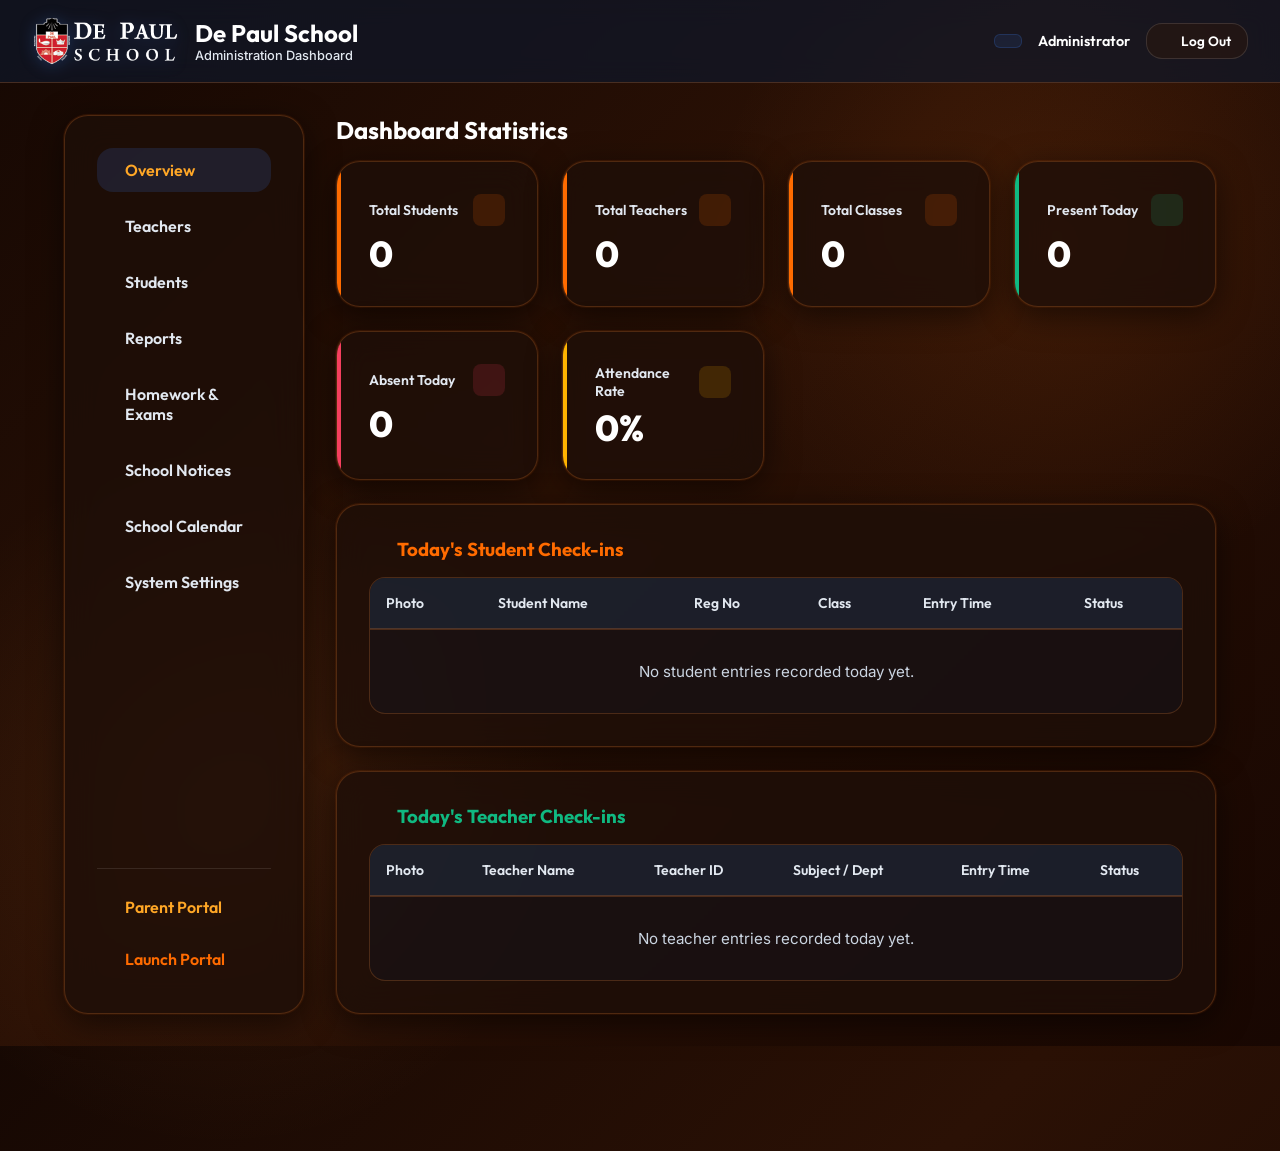
==== commit ca5fad52: "Enhance admin panel with new sections and styles Added new navigation links for Homework & Exams, Sc" ====
--- a/admin.html
+++ b/admin.html
@@ -56,10 +56,22 @@
         <a href="#" class="nav-link" data-tab="tab-reports">
           <i data-lucide="clipboard-list"></i> Reports
         </a>
+        <a href="#" class="nav-link" data-tab="tab-admin-academic">
+          <i data-lucide="book-open"></i> Homework & Exams
+        </a>
+        <a href="#" class="nav-link" data-tab="tab-admin-notices">
+          <i data-lucide="bell"></i> School Notices
+        </a>
+        <a href="#" class="nav-link" data-tab="tab-admin-calendar">
+          <i data-lucide="calendar-days"></i> School Calendar
+        </a>
         <a href="#" class="nav-link" data-tab="tab-settings">
           <i data-lucide="settings"></i> System Settings
         </a>
-        <div style="margin-top: auto; padding-top: 1rem; border-top: 1px solid rgba(226, 232, 240, 0.6); display: flex; flex-direction: column; gap: 0.5rem;">
+        <div style="margin-top: auto; padding-top: 1rem; border-top: 1px solid rgba(255, 255, 255, 0.1); display: flex; flex-direction: column; gap: 0.5rem;">
+          <a href="parent.html" target="_blank" class="nav-link" style="color: var(--accent);">
+            <i data-lucide="heart-handshake"></i> Parent Portal
+          </a>
           <a href="attendance.html" target="_blank" class="nav-link" style="color: var(--primary);">
             <i data-lucide="scan-line"></i> Launch Portal
           </a>
@@ -346,6 +358,299 @@
           </div>
         </div>
 
+        <!-- ==================== TAB: ADMIN ACADEMIC (HOMEWORK & EXAMS) ==================== -->
+        <div class="dashboard-tab" id="tab-admin-academic" style="display: none;">
+          <h2 class="font-outfit mb-4">School Academic Management</h2>
+
+          <div style="display: grid; grid-template-columns: 1fr 1fr; gap: 1.5rem;" class="mb-6">
+            
+            <!-- Post Homework Form -->
+            <div class="glass-card">
+              <h3 class="font-outfit mb-3" style="color: var(--primary);">Post Class Homework</h3>
+              <form id="form-admin-post-hw">
+                <div class="form-row mb-2">
+                  <div class="form-group">
+                    <label class="form-label">Target Class</label>
+                    <select class="form-control" id="admin-hw-class-select" required>
+                      <option value="All">All Classes</option>
+                    </select>
+                  </div>
+                  <div class="form-group">
+                    <label class="form-label">Subject</label>
+                    <input type="text" class="form-control" id="admin-hw-subject" placeholder="e.g. Mathematics" required>
+                  </div>
+                </div>
+                <div class="form-row mb-2">
+                  <div class="form-group">
+                    <label class="form-label">Homework Title</label>
+                    <input type="text" class="form-control" id="admin-hw-title" placeholder="e.g. Worksheet #2" required>
+                  </div>
+                  <div class="form-group">
+                    <label class="form-label">Due Date</label>
+                    <input type="date" class="form-control" id="admin-hw-duedate" required>
+                  </div>
+                </div>
+                <div class="form-group">
+                  <label class="form-label">Description & Instructions</label>
+                  <textarea class="form-control" id="admin-hw-desc" rows="3" placeholder="Enter assignment details..." required></textarea>
+                </div>
+                <button type="submit" class="btn btn-primary" style="width: 100%; margin-top: 0.5rem;">
+                  <i data-lucide="plus-circle" style="width: 18px; height: 18px;"></i> Publish Homework
+                </button>
+              </form>
+            </div>
+
+            <!-- Post Exam Timetable Form -->
+            <div class="glass-card">
+              <h3 class="font-outfit mb-3" style="color: var(--accent);">Publish Exam Timetable</h3>
+              <form id="form-admin-post-exam">
+                <div class="form-row mb-2">
+                  <div class="form-group">
+                    <label class="form-label">Target Class</label>
+                    <select class="form-control" id="admin-exam-class-select" required>
+                      <option value="All">All Classes</option>
+                    </select>
+                  </div>
+                  <div class="form-group">
+                    <label class="form-label">Exam Title</label>
+                    <input type="text" class="form-control" id="admin-exam-name" placeholder="e.g. Final Assessment 2026" required>
+                  </div>
+                </div>
+                <div class="form-row mb-2">
+                  <div class="form-group">
+                    <label class="form-label">Subject</label>
+                    <input type="text" class="form-control" id="admin-exam-subject" placeholder="e.g. Science" required>
+                  </div>
+                  <div class="form-group">
+                    <label class="form-label">Exam Date</label>
+                    <input type="date" class="form-control" id="admin-exam-date" required>
+                  </div>
+                </div>
+                <div class="form-row mb-2">
+                  <div class="form-group">
+                    <label class="form-label">Time Slot</label>
+                    <input type="text" class="form-control" id="admin-exam-time" placeholder="09:00 AM - 11:30 AM" required>
+                  </div>
+                  <div class="form-group">
+                    <label class="form-label">Room No</label>
+                    <input type="text" class="form-control" id="admin-exam-room" placeholder="Auditorium" required>
+                  </div>
+                </div>
+                <div class="form-row mb-2">
+                  <div class="form-group">
+                    <label class="form-label">Syllabus / Portion</label>
+                    <input type="text" class="form-control" id="admin-exam-syllabus" placeholder="Complete Term 1 & 2" required>
+                  </div>
+                  <div class="form-group">
+                    <label class="form-label">Total Marks</label>
+                    <input type="number" class="form-control" id="admin-exam-marks" value="100" required>
+                  </div>
+                </div>
+                <button type="submit" class="btn btn-secondary" style="width: 100%; margin-top: 0.5rem; border-color: rgba(249, 115, 22, 0.4); color: var(--accent);">
+                  <i data-lucide="calendar-plus" style="width: 18px; height: 18px;"></i> Broadcast Exam Schedule
+                </button>
+              </form>
+            </div>
+
+          </div>
+
+          <!-- All Homework Table -->
+          <div class="glass-card mb-6">
+            <h3 class="font-outfit mb-4">Published Homework Assignments</h3>
+            <div class="table-container">
+              <table class="custom-table">
+                <thead>
+                  <tr>
+                    <th>Class</th>
+                    <th>Subject</th>
+                    <th>Title</th>
+                    <th>Due Date</th>
+                    <th>Posted By</th>
+                    <th>Instructions</th>
+                    <th>Action</th>
+                  </tr>
+                </thead>
+                <tbody id="admin-hw-tbody">
+                  <tr>
+                    <td colspan="7" class="text-center" style="color: var(--text-light); padding: 2rem;">Loading published homework...</td>
+                  </tr>
+                </tbody>
+              </table>
+            </div>
+          </div>
+
+          <!-- All Exam Timetables Table -->
+          <div class="glass-card">
+            <h3 class="font-outfit mb-4">Published Examination Timetables</h3>
+            <div class="table-container">
+              <table class="custom-table">
+                <thead>
+                  <tr>
+                    <th>Class</th>
+                    <th>Exam Name</th>
+                    <th>Subject</th>
+                    <th>Date</th>
+                    <th>Time Slot</th>
+                    <th>Room</th>
+                    <th>Syllabus</th>
+                    <th>Marks</th>
+                    <th>Action</th>
+                  </tr>
+                </thead>
+                <tbody id="admin-exam-tbody">
+                  <tr>
+                    <td colspan="9" class="text-center" style="color: var(--text-light); padding: 2rem;">Loading exam timetables...</td>
+                  </tr>
+                </tbody>
+              </table>
+            </div>
+          </div>
+        </div>
+
+        <!-- ==================== TAB: ADMIN NOTICES ==================== -->
+        <div class="dashboard-tab" id="tab-admin-notices" style="display: none;">
+          <h2 class="font-outfit mb-4">School Notices & Broadcast Announcements</h2>
+
+          <!-- Notice Form -->
+          <div class="glass-card mb-6" style="max-width: 700px;">
+            <h3 class="font-outfit mb-3" style="color: var(--primary);">Broadcast School Notice</h3>
+            <form id="form-admin-post-notice">
+              <div class="form-row mb-2">
+                <div class="form-group">
+                  <label class="form-label">Target Audience Class</label>
+                  <select class="form-control" id="admin-notice-class-select" required>
+                    <option value="All">All School Classes</option>
+                  </select>
+                </div>
+                <div class="form-group">
+                  <label class="form-label">Notice Category</label>
+                  <select class="form-control" id="admin-notice-category">
+                    <option value="School Circular">School Circular</option>
+                    <option value="Event Announcement">Event Announcement</option>
+                    <option value="Holiday Notice">Holiday Notice</option>
+                    <option value="Exam Routine">Exam Routine</option>
+                    <option value="Urgent Notice">Urgent Notice</option>
+                  </select>
+                </div>
+              </div>
+
+              <div class="form-group mb-2">
+                <label class="form-label">Notice Title</label>
+                <input type="text" class="form-control" id="admin-notice-title" placeholder="e.g. Annual Sports Day Schedule & Instructions" required>
+              </div>
+
+              <div class="form-group mb-3">
+                <label class="form-label">Notice Content</label>
+                <textarea class="form-control" id="admin-notice-content" rows="4" placeholder="Type official notice message for parents and students..." required></textarea>
+              </div>
+
+              <button type="submit" class="btn btn-primary" style="width: 100%;">
+                <i data-lucide="send" style="width: 18px; height: 18px;"></i> Broadcast Notice to Parent Portal
+              </button>
+            </form>
+          </div>
+
+          <!-- All Notices Table -->
+          <div class="glass-card">
+            <h3 class="font-outfit mb-4">Posted School Notices</h3>
+            <div class="table-container">
+              <table class="custom-table">
+                <thead>
+                  <tr>
+                    <th>Target Class</th>
+                    <th>Category</th>
+                    <th>Title</th>
+                    <th>Date Posted</th>
+                    <th>Posted By</th>
+                    <th>Message Content</th>
+                    <th>Action</th>
+                  </tr>
+                </thead>
+                <tbody id="admin-notice-tbody">
+                  <tr>
+                    <td colspan="7" class="text-center" style="color: var(--text-light); padding: 2rem;">Loading posted school notices...</td>
+                  </tr>
+                </tbody>
+              </table>
+            </div>
+          </div>
+        </div>
+
+        <!-- ==================== TAB: ADMIN SCHOOL CALENDAR ==================== -->
+        <div class="dashboard-tab" id="tab-admin-calendar" style="display: none;">
+          <h2 class="font-outfit mb-4">School Academic Calendar & Event Management</h2>
+
+          <!-- Post Event Form -->
+          <div class="glass-card mb-6" style="max-width: 750px;">
+            <h3 class="font-outfit mb-3" style="color: var(--primary);">Publish School Calendar Event</h3>
+            <form id="form-admin-post-event">
+              <div class="form-row mb-2">
+                <div class="form-group">
+                  <label class="form-label">Event Category / Type</label>
+                  <select class="form-control" id="admin-event-category" required>
+                    <option value="Holiday">School Holiday</option>
+                    <option value="PTM Meeting">Parent-Teacher Meeting (PTM)</option>
+                    <option value="Exams">Exams & Tests Schedule</option>
+                    <option value="Academic Event">Academic Event</option>
+                    <option value="Sports & Cultural">Sports & Cultural Event</option>
+                  </select>
+                </div>
+                <div class="form-group">
+                  <label class="form-label">Target Audience Class</label>
+                  <select class="form-control" id="admin-event-class-select" required>
+                    <option value="All">All School Classes</option>
+                  </select>
+                </div>
+              </div>
+
+              <div class="form-row mb-2">
+                <div class="form-group">
+                  <label class="form-label">Event Title</label>
+                  <input type="text" class="form-control" id="admin-event-title" placeholder="e.g. Annual Sports Meet 2026 / Diwali Holiday" required>
+                </div>
+                <div class="form-group">
+                  <label class="form-label">Event Date</label>
+                  <input type="date" class="form-control" id="admin-event-date" required>
+                </div>
+              </div>
+
+              <div class="form-group mb-3">
+                <label class="form-label">Event Description & Details</label>
+                <textarea class="form-control" id="admin-event-desc" rows="3" placeholder="Provide event timings, venue, or guidelines for parents, students & teachers..." required></textarea>
+              </div>
+
+              <button type="submit" class="btn btn-primary" style="width: 100%;">
+                <i data-lucide="calendar-plus" style="width: 18px; height: 18px;"></i> Broadcast Event to School Calendar
+              </button>
+            </form>
+          </div>
+
+          <!-- All Calendar Events Table -->
+          <div class="glass-card">
+            <h3 class="font-outfit mb-4">Published Calendar Events</h3>
+            <div class="table-container">
+              <table class="custom-table">
+                <thead>
+                  <tr>
+                    <th>Category</th>
+                    <th>Target Class</th>
+                    <th>Event Title</th>
+                    <th>Date</th>
+                    <th>Published By</th>
+                    <th>Details</th>
+                    <th>Action</th>
+                  </tr>
+                </thead>
+                <tbody id="admin-calendar-tbody">
+                  <tr>
+                    <td colspan="7" class="text-center" style="color: var(--text-light); padding: 2rem;">Loading published calendar events...</td>
+                  </tr>
+                </tbody>
+              </table>
+            </div>
+          </div>
+        </div>
+
       </section>
 
     </div>
--- a/css/styles.css
+++ b/css/styles.css
@@ -4,30 +4,33 @@
 @import url('https://fonts.googleapis.com/css2?family=Inter:wght@300;400;500;600;700&family=Outfit:wght@300;400;500;600;700;800&display=swap');
 
 :root {
-  /* Colors */
-  --primary: #3b82f6;
-  --primary-hover: #2563eb;
-  --primary-light: rgba(59, 130, 246, 0.15);
-  --accent: #60a5fa;
+  /* Colors - Radiant Orange & White Gradient Theme */
+  --primary: #ff6b00;
+  --primary-hover: #e65100;
+  --primary-light: rgba(255, 107, 0, 0.15);
+  --primary-gradient: linear-gradient(135deg, #ff8c00 0%, #ff6b00 50%, #e65100 100%);
+  --orange-white-gradient: linear-gradient(135deg, #ffffff 0%, #ffe0b2 40%, #ff9800 100%);
+  --accent: #ffa726;
+  --accent-light: rgba(255, 167, 38, 0.18);
   --success: #10b981;
-  --success-light: rgba(16, 185, 129, 0.12);
+  --success-light: rgba(16, 185, 129, 0.15);
   --danger: #f43f5e;
-  --danger-light: rgba(244, 63, 94, 0.12);
-  --warning: #fbbf24;
-  --warning-light: rgba(251, 191, 36, 0.12);
+  --danger-light: rgba(244, 63, 94, 0.15);
+  --warning: #ffb300;
+  --warning-light: rgba(255, 179, 0, 0.15);
   
   /* Text */
-  --text-main: #f8fafc;
-  --text-muted: #94a3b8;
-  --text-light: #64748b;
+  --text-main: #ffffff;
+  --text-muted: #e2e8f0;
+  --text-light: #cbd5e1;
   
-  /* Dark Glassmorphism Variables */
-  --bg-gradient: linear-gradient(135deg, #020617 0%, #0f172a 50%, #020617 100%);
-  --glass-bg: rgba(15, 23, 42, 0.65);
-  --glass-bg-hover: rgba(30, 41, 59, 0.75);
-  --glass-border: rgba(255, 255, 255, 0.08);
-  --glass-shadow: 0 8px 32px 0 rgba(0, 0, 0, 0.45), 0 0 1px 1px rgba(255, 255, 255, 0.04);
-  --glass-shadow-lg: 0 16px 48px 0 rgba(0, 0, 0, 0.6), 0 0 2px 2px rgba(59, 130, 246, 0.15);
+  /* Dark-Warm Glassmorphism & Orange-White Highlights */
+  --bg-gradient: linear-gradient(135deg, #160803 0%, #2b1105 45%, #180702 100%);
+  --glass-bg: rgba(30, 15, 8, 0.78);
+  --glass-bg-hover: rgba(46, 22, 10, 0.88);
+  --glass-border: rgba(255, 138, 51, 0.22);
+  --glass-shadow: 0 8px 32px 0 rgba(0, 0, 0, 0.55), 0 0 1px 1px rgba(255, 107, 0, 0.15);
+  --glass-shadow-lg: 0 16px 48px 0 rgba(0, 0, 0, 0.7), 0 0 4px 2px rgba(255, 107, 0, 0.35);
   
   /* Layout */
   --radius-sm: 8px;
@@ -61,9 +64,9 @@
   position: absolute;
   top: -10%;
   right: -10%;
-  width: 50vw;
-  height: 50vw;
-  background: radial-gradient(circle, rgba(59, 130, 246, 0.08) 0%, rgba(255, 255, 255, 0) 70%);
+  width: 55vw;
+  height: 55vw;
+  background: radial-gradient(circle, rgba(249, 115, 22, 0.12) 0%, rgba(255, 140, 0, 0) 70%);
   z-index: -1;
   pointer-events: none;
 }
@@ -73,9 +76,9 @@
   position: absolute;
   bottom: -10%;
   left: -10%;
-  width: 50vw;
-  height: 50vw;
-  background: radial-gradient(circle, rgba(59, 130, 246, 0.06) 0%, rgba(255, 255, 255, 0) 70%);
+  width: 55vw;
+  height: 55vw;
+  background: radial-gradient(circle, rgba(251, 146, 60, 0.09) 0%, rgba(255, 140, 0, 0) 70%);
   z-index: -1;
   pointer-events: none;
 }
@@ -106,11 +109,11 @@
   background: rgba(0, 0, 0, 0.3);
 }
 ::-webkit-scrollbar-thumb {
-  background: rgba(59, 130, 246, 0.3);
+  background: rgba(249, 115, 22, 0.35);
   border-radius: var(--radius-sm);
 }
 ::-webkit-scrollbar-thumb:hover {
-  background: rgba(59, 130, 246, 0.5);
+  background: rgba(249, 115, 22, 0.6);
 }
 
 /* --- Glassmorphism Card CSS --- */
@@ -129,7 +132,7 @@
   transform: translateY(-5px);
   box-shadow: var(--glass-shadow-lg);
   background: var(--glass-bg-hover);
-  border-color: rgba(59, 130, 246, 0.25);
+  border-color: rgba(249, 115, 22, 0.35);
 }
 
 /* --- Interactive Elements & Forms --- */
@@ -152,8 +155,8 @@
   font-size: 0.95rem;
   padding: 0.75rem 1rem;
   border-radius: var(--radius-md);
-  border: 1px solid rgba(255, 255, 255, 0.1);
-  background: rgba(15, 23, 42, 0.6);
+  border: 1px solid rgba(255, 255, 255, 0.12);
+  background: rgba(20, 12, 8, 0.65);
   color: #ffffff;
   outline: none;
   transition: var(--transition);
@@ -161,15 +164,15 @@
 
 .form-control:focus {
   border-color: var(--primary);
-  background: rgba(15, 23, 42, 0.85);
-  box-shadow: 0 0 12px rgba(59, 130, 246, 0.25);
+  background: rgba(25, 14, 9, 0.9);
+  box-shadow: 0 0 14px rgba(249, 115, 22, 0.3);
 }
 
 /* Remove arrow select dropdown indicators in browsers */
 select.form-control {
   appearance: none;
   -webkit-appearance: none;
-  background-image: url("data:image/svg+xml;charset=UTF-8,%3Csvg xmlns='http://www.w3.org/2000/svg' width='24' height='24' viewBox='0 0 24 24' fill='none' stroke='%2394a3b8' stroke-width='2' stroke-linecap='round' stroke-linejoin='round'%3E%3Cpolyline points='6 9 12 15 18 9'%3E%3C/polyline%3E%3C/svg%3E");
+  background-image: url("data:image/svg+xml;charset=UTF-8,%3Csvg xmlns='http://www.w3.org/2000/svg' width='24' height='24' viewBox='0 0 24 24' fill='none' stroke='%23cbd5e1' stroke-width='2' stroke-linecap='round' stroke-linejoin='round'%3E%3Cpolyline points='6 9 12 15 18 9'%3E%3C/polyline%3E%3C/svg%3E");
   background-repeat: no-repeat;
   background-position: right 1rem center;
   background-size: 1.25rem;
@@ -205,27 +208,27 @@
 }
 
 .btn-primary {
-  background: var(--primary);
+  background: var(--primary-gradient);
   color: #ffffff;
-  box-shadow: 0 4px 14px 0 rgba(59, 130, 246, 0.3);
+  box-shadow: 0 4px 16px 0 rgba(249, 115, 22, 0.4);
 }
 
 .btn-primary:hover {
-  background: var(--primary-hover);
+  background: linear-gradient(135deg, #ff9800 0%, #ea580c 50%, #c2410c 100%);
   transform: translateY(-2px);
-  box-shadow: 0 6px 20px 0 rgba(59, 130, 246, 0.45);
+  box-shadow: 0 6px 22px 0 rgba(249, 115, 22, 0.55);
 }
 
 .btn-secondary {
-  background: rgba(30, 41, 59, 0.6);
+  background: rgba(40, 24, 16, 0.65);
   color: var(--text-main);
-  border: 1px solid rgba(255, 255, 255, 0.08);
+  border: 1px solid rgba(255, 255, 255, 0.12);
 }
 
 .btn-secondary:hover {
-  background: rgba(30, 41, 59, 0.85);
+  background: rgba(50, 30, 20, 0.9);
   color: var(--accent);
-  border-color: rgba(59, 130, 246, 0.3);
+  border-color: rgba(249, 115, 22, 0.4);
   transform: translateY(-2px);
 }
 
@@ -1048,3 +1051,16 @@
   flex-direction: column;
   gap: 2rem;
 }
+
+/* Responsive Grid Rules for Landing Page Portal Cards */
+@media (max-width: 1150px) {
+  .portal-grid {
+    grid-template-columns: repeat(2, 1fr) !important;
+  }
+}
+
+@media (max-width: 640px) {
+  .portal-grid {
+    grid-template-columns: 1fr !important;
+  }
+}
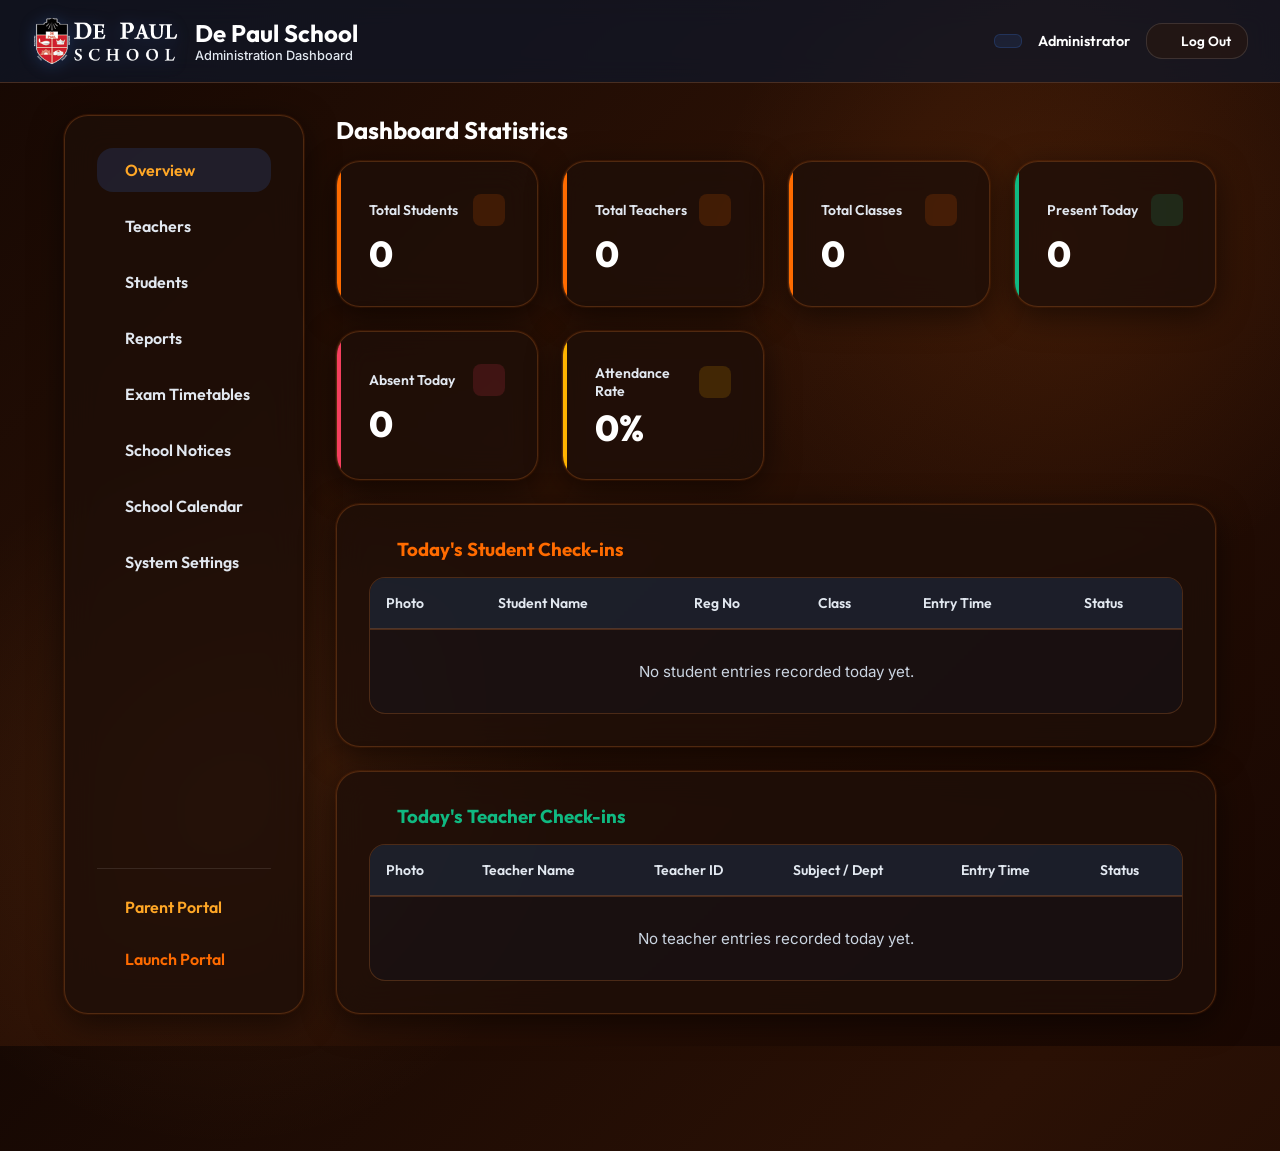
==== commit cdf79f30: "Update admin.html" ====
--- a/admin.html
+++ b/admin.html
@@ -57,7 +57,7 @@
           <i data-lucide="clipboard-list"></i> Reports
         </a>
         <a href="#" class="nav-link" data-tab="tab-admin-academic">
-          <i data-lucide="book-open"></i> Homework & Exams
+          <i data-lucide="calendar"></i> Exam Timetables
         </a>
         <a href="#" class="nav-link" data-tab="tab-admin-notices">
           <i data-lucide="bell"></i> School Notices
@@ -358,125 +358,60 @@
           </div>
         </div>
 
-        <!-- ==================== TAB: ADMIN ACADEMIC (HOMEWORK & EXAMS) ==================== -->
+        <!-- ==================== TAB: ADMIN ACADEMIC (EXAMS) ==================== -->
         <div class="dashboard-tab" id="tab-admin-academic" style="display: none;">
-          <h2 class="font-outfit mb-4">School Academic Management</h2>
-
-          <div style="display: grid; grid-template-columns: 1fr 1fr; gap: 1.5rem;" class="mb-6">
-            
-            <!-- Post Homework Form -->
-            <div class="glass-card">
-              <h3 class="font-outfit mb-3" style="color: var(--primary);">Post Class Homework</h3>
-              <form id="form-admin-post-hw">
-                <div class="form-row mb-2">
-                  <div class="form-group">
-                    <label class="form-label">Target Class</label>
-                    <select class="form-control" id="admin-hw-class-select" required>
-                      <option value="All">All Classes</option>
-                    </select>
-                  </div>
-                  <div class="form-group">
-                    <label class="form-label">Subject</label>
-                    <input type="text" class="form-control" id="admin-hw-subject" placeholder="e.g. Mathematics" required>
-                  </div>
-                </div>
-                <div class="form-row mb-2">
-                  <div class="form-group">
-                    <label class="form-label">Homework Title</label>
-                    <input type="text" class="form-control" id="admin-hw-title" placeholder="e.g. Worksheet #2" required>
-                  </div>
-                  <div class="form-group">
-                    <label class="form-label">Due Date</label>
-                    <input type="date" class="form-control" id="admin-hw-duedate" required>
-                  </div>
-                </div>
-                <div class="form-group">
-                  <label class="form-label">Description & Instructions</label>
-                  <textarea class="form-control" id="admin-hw-desc" rows="3" placeholder="Enter assignment details..." required></textarea>
-                </div>
-                <button type="submit" class="btn btn-primary" style="width: 100%; margin-top: 0.5rem;">
-                  <i data-lucide="plus-circle" style="width: 18px; height: 18px;"></i> Publish Homework
-                </button>
-              </form>
-            </div>
-
-            <!-- Post Exam Timetable Form -->
-            <div class="glass-card">
-              <h3 class="font-outfit mb-3" style="color: var(--accent);">Publish Exam Timetable</h3>
-              <form id="form-admin-post-exam">
-                <div class="form-row mb-2">
-                  <div class="form-group">
-                    <label class="form-label">Target Class</label>
-                    <select class="form-control" id="admin-exam-class-select" required>
-                      <option value="All">All Classes</option>
-                    </select>
-                  </div>
-                  <div class="form-group">
-                    <label class="form-label">Exam Title</label>
-                    <input type="text" class="form-control" id="admin-exam-name" placeholder="e.g. Final Assessment 2026" required>
-                  </div>
-                </div>
-                <div class="form-row mb-2">
-                  <div class="form-group">
-                    <label class="form-label">Subject</label>
-                    <input type="text" class="form-control" id="admin-exam-subject" placeholder="e.g. Science" required>
-                  </div>
-                  <div class="form-group">
-                    <label class="form-label">Exam Date</label>
-                    <input type="date" class="form-control" id="admin-exam-date" required>
-                  </div>
-                </div>
-                <div class="form-row mb-2">
-                  <div class="form-group">
-                    <label class="form-label">Time Slot</label>
-                    <input type="text" class="form-control" id="admin-exam-time" placeholder="09:00 AM - 11:30 AM" required>
-                  </div>
-                  <div class="form-group">
-                    <label class="form-label">Room No</label>
-                    <input type="text" class="form-control" id="admin-exam-room" placeholder="Auditorium" required>
-                  </div>
-                </div>
-                <div class="form-row mb-2">
-                  <div class="form-group">
-                    <label class="form-label">Syllabus / Portion</label>
-                    <input type="text" class="form-control" id="admin-exam-syllabus" placeholder="Complete Term 1 & 2" required>
-                  </div>
-                  <div class="form-group">
-                    <label class="form-label">Total Marks</label>
-                    <input type="number" class="form-control" id="admin-exam-marks" value="100" required>
-                  </div>
-                </div>
-                <button type="submit" class="btn btn-secondary" style="width: 100%; margin-top: 0.5rem; border-color: rgba(249, 115, 22, 0.4); color: var(--accent);">
-                  <i data-lucide="calendar-plus" style="width: 18px; height: 18px;"></i> Broadcast Exam Schedule
-                </button>
-              </form>
-            </div>
-
-          </div>
-
-          <!-- All Homework Table -->
-          <div class="glass-card mb-6">
-            <h3 class="font-outfit mb-4">Published Homework Assignments</h3>
-            <div class="table-container">
-              <table class="custom-table">
-                <thead>
-                  <tr>
-                    <th>Class</th>
-                    <th>Subject</th>
-                    <th>Title</th>
-                    <th>Due Date</th>
-                    <th>Posted By</th>
-                    <th>Instructions</th>
-                    <th>Action</th>
-                  </tr>
-                </thead>
-                <tbody id="admin-hw-tbody">
-                  <tr>
-                    <td colspan="7" class="text-center" style="color: var(--text-light); padding: 2rem;">Loading published homework...</td>
-                  </tr>
-                </tbody>
-              </table>
-            </div>
+          <h2 class="font-outfit mb-4">Examination Timetable Management</h2>
+
+          <!-- Post Exam Timetable Form -->
+          <div class="glass-card mb-6" style="max-width: 750px;">
+            <h3 class="font-outfit mb-3" style="color: var(--accent);">Publish Exam Timetable</h3>
+            <form id="form-admin-post-exam">
+              <div class="form-row mb-2">
+                <div class="form-group">
+                  <label class="form-label">Target Class</label>
+                  <select class="form-control" id="admin-exam-class-select" required>
+                    <option value="All">All Classes</option>
+                  </select>
+                </div>
+                <div class="form-group">
+                  <label class="form-label">Exam Title</label>
+                  <input type="text" class="form-control" id="admin-exam-name" placeholder="e.g. Final Assessment 2026" required>
+                </div>
+              </div>
+              <div class="form-row mb-2">
+                <div class="form-group">
+                  <label class="form-label">Subject</label>
+                  <input type="text" class="form-control" id="admin-exam-subject" placeholder="e.g. Science" required>
+                </div>
+                <div class="form-group">
+                  <label class="form-label">Exam Date</label>
+                  <input type="date" class="form-control" id="admin-exam-date" required>
+                </div>
+              </div>
+              <div class="form-row mb-2">
+                <div class="form-group">
+                  <label class="form-label">Time Slot</label>
+                  <input type="text" class="form-control" id="admin-exam-time" placeholder="09:00 AM - 11:30 AM" required>
+                </div>
+                <div class="form-group">
+                  <label class="form-label">Room No</label>
+                  <input type="text" class="form-control" id="admin-exam-room" placeholder="Auditorium" required>
+                </div>
+              </div>
+              <div class="form-row mb-2">
+                <div class="form-group">
+                  <label class="form-label">Syllabus / Portion</label>
+                  <input type="text" class="form-control" id="admin-exam-syllabus" placeholder="Complete Term 1 & 2" required>
+                </div>
+                <div class="form-group">
+                  <label class="form-label">Total Marks</label>
+                  <input type="number" class="form-control" id="admin-exam-marks" value="100" required>
+                </div>
+              </div>
+              <button type="submit" class="btn btn-secondary" style="width: 100%; margin-top: 0.5rem; border-color: rgba(249, 115, 22, 0.4); color: var(--accent);">
+                <i data-lucide="calendar-plus" style="width: 18px; height: 18px;"></i> Broadcast Exam Schedule
+              </button>
+            </form>
           </div>
 
           <!-- All Exam Timetables Table -->
